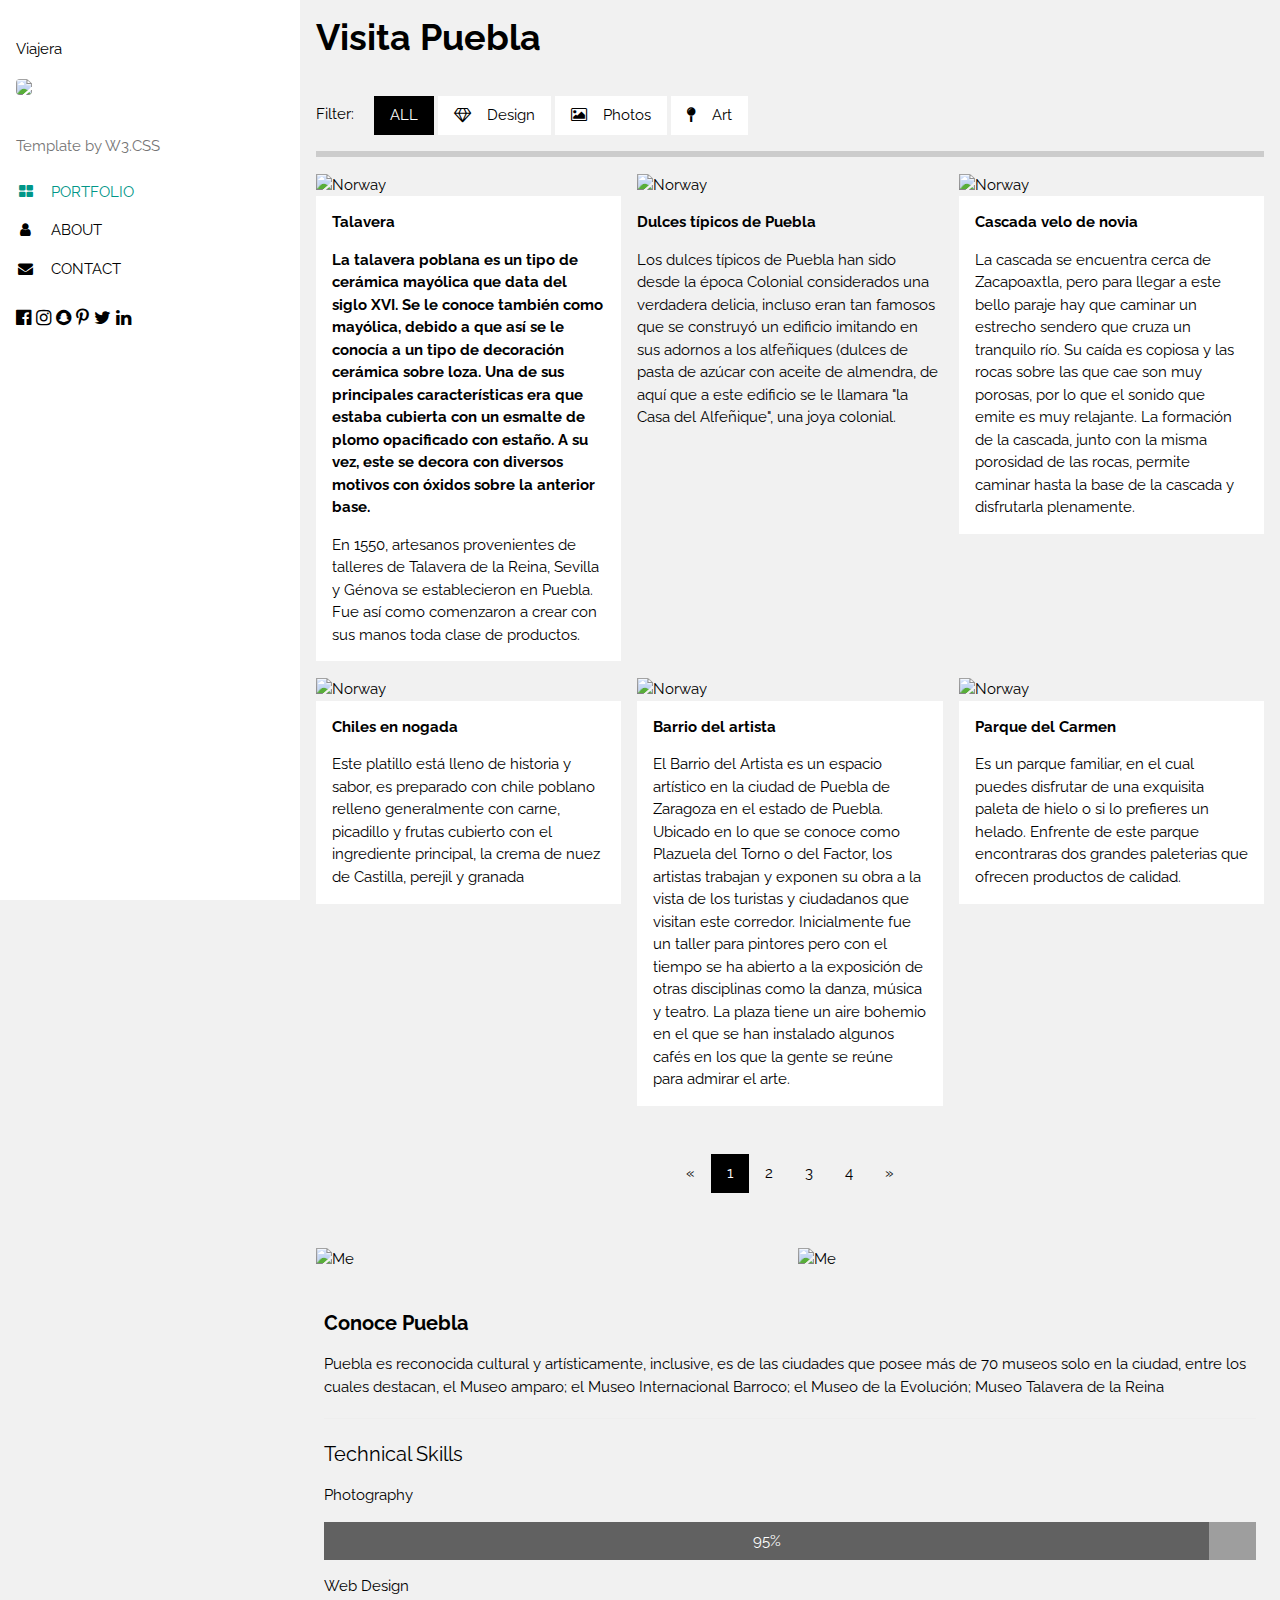
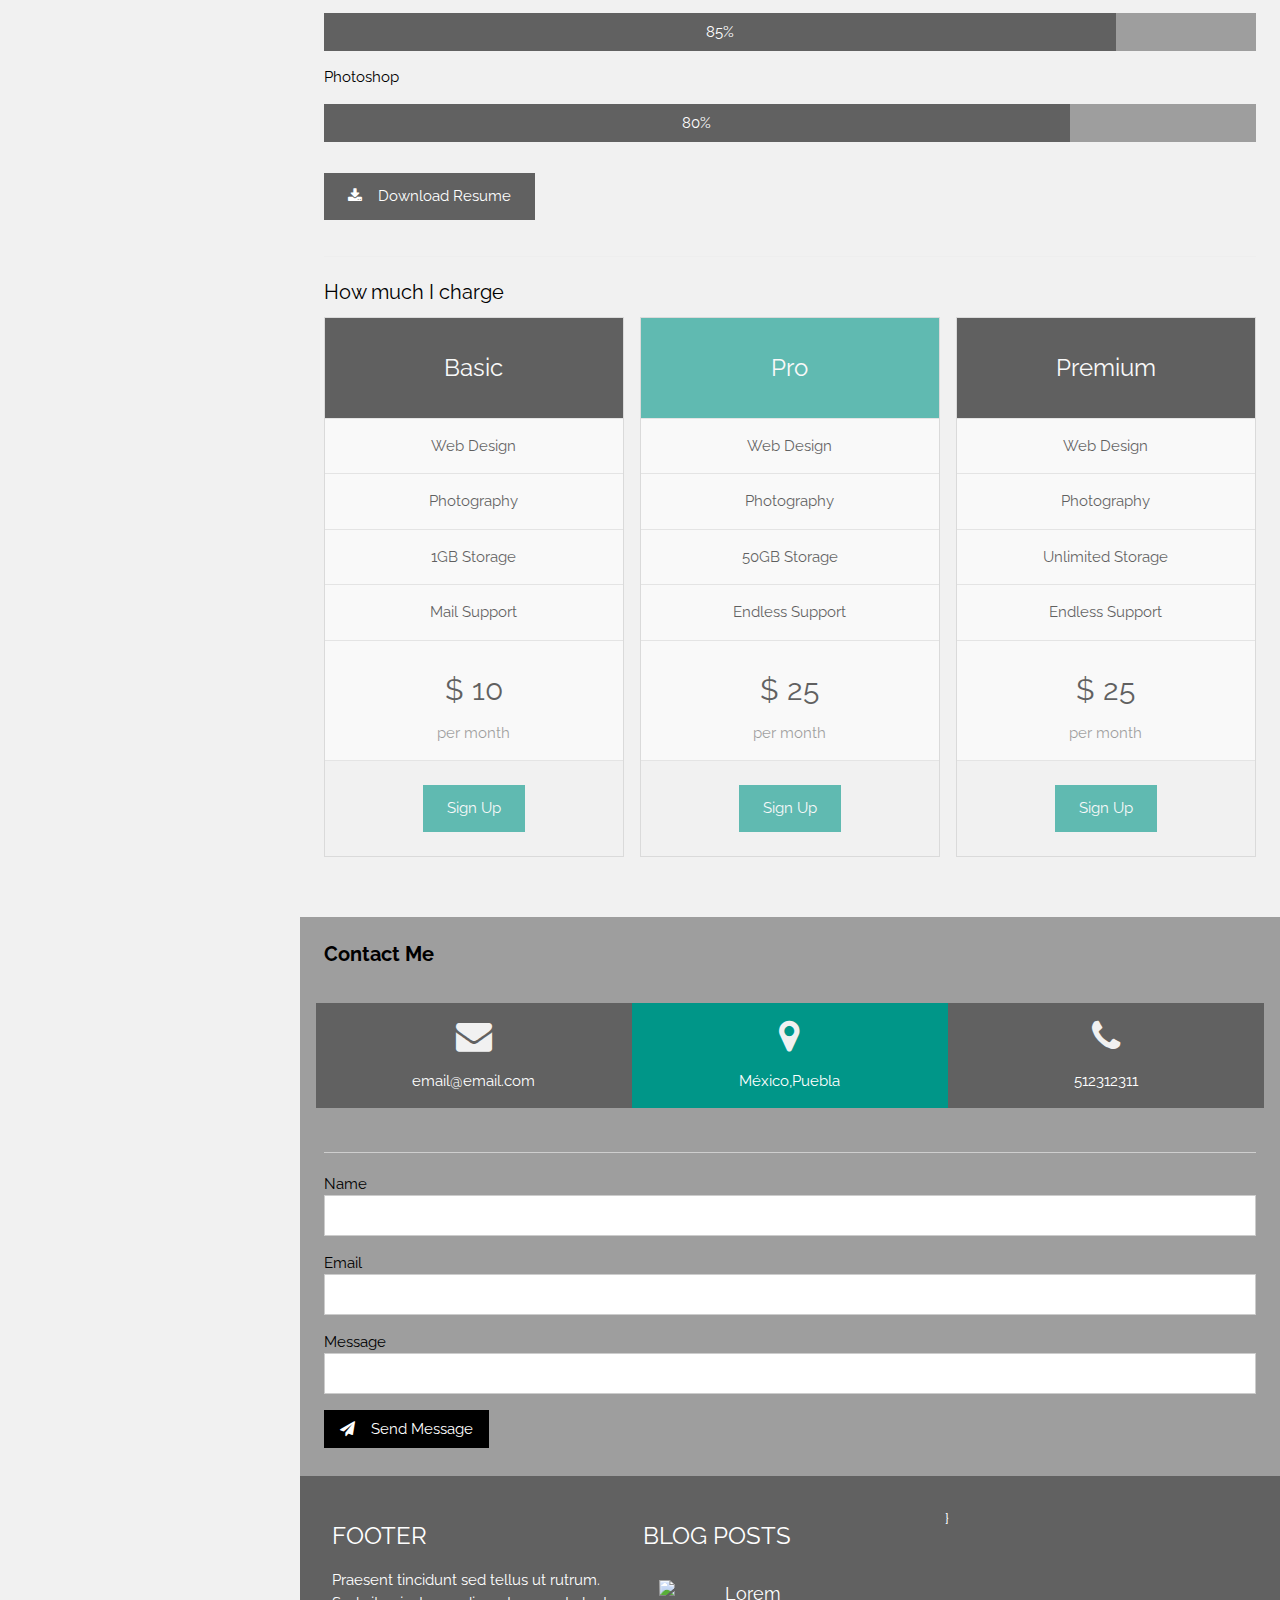
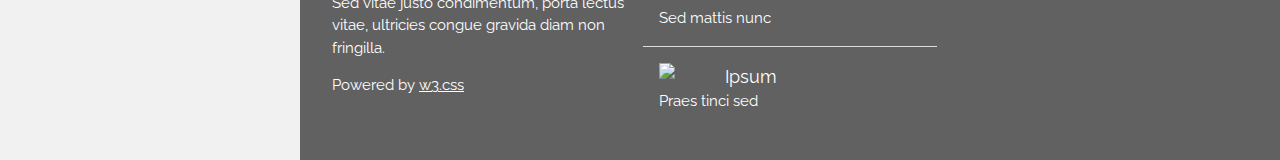
==== pobres.html @ 32826071 "Este es mi primer commit" ====
<!DOCTYPE html>
<html>
  <head>
    <title>W3.CSS Template</title>
    <meta charset="UTF-8">
    <meta name="viewport" content="width=device-width, initial-scale=1">
    <link rel="stylesheet" href="https://www.w3schools.com/w3css/4/w3.css">
    <link rel="stylesheet" href="https://fonts.googleapis.com/css?family=Raleway">
    <link rel="stylesheet" href="https://cdnjs.cloudflare.com/ajax/libs/font-awesome/4.7.0/css/font-awesome.min.css">
    <style>
    body,h1,h2,h3,h4,h5,h6 {font-family: "Raleway", sans-serif}
    </style>
  </head>
<body class="w3-light-grey w3-content" style="max-width:1600px">

<!-- Sidebar/menu -->
<nav class="w3-sidebar w3-collapse w3-white w3-animate-left" style="z-index:3;width:300px;" id="mySidebar"><br>
  <div class="w3-container">
    <a href="#" onclick="w3_close()" class="w3-hide-large w3-right w3-jumbo w3-padding w3-hover-grey" title="close menu">
      <i class="fa fa-remove"></i>
    </a>
    <p>Viajera</p>
    <img src="https://img.freepik.com/vector-premium/ilustracion-dibujos-animados-mujer-emocionada-feliz_131454-687.jpg?w=740" style="width:45%;" class="w3-round"><br><br>
    <h4><b></b></h4>
    <p class="w3-text-grey">Template by W3.CSS</p>
  </div>
  <div class="w3-bar-block">
    <a href="#portfolio" onclick="w3_close()" class="w3-bar-item w3-button w3-padding w3-text-teal"><i class="fa fa-th-large fa-fw w3-margin-right"></i>PORTFOLIO</a> 
    <a href="#checa lo que puedes conocer" onclick="w3_close()" class="w3-bar-item w3-button w3-padding"><i class="fa fa-user fa-fw w3-margin-right"></i>ABOUT</a> 
    <a href="#contact" onclick="w3_close()" class="w3-bar-item w3-button w3-padding"><i class="fa fa-envelope fa-fw w3-margin-right"></i>CONTACT</a>
  </div>
  <div class="w3-panel w3-large">
    <i class="fa fa-facebook-official w3-hover-opacity"></i>
    <i class="fa fa-instagram w3-hover-opacity"></i>
    <i class="fa fa-snapchat w3-hover-opacity"></i>
    <i class="fa fa-pinterest-p w3-hover-opacity"></i>
    <i class="fa fa-twitter w3-hover-opacity"></i>
    <i class="fa fa-linkedin w3-hover-opacity"></i>
  </div>
</nav>

<!-- Overlay effect when opening sidebar on small screens -->
<div class="w3-overlay w3-hide-large w3-animate-opacity" onclick="w3_close()" style="cursor:pointer" title="close side menu" id="myOverlay"></div>

<!-- !PAGE CONTENT! -->
<div class="w3-main" style="margin-left:300px">

  <!-- Header -->
  <header id="portfolio">
    <a href="#"><img src="https://www.w3schools.com/w3images/avatar_g2.jpg" style="width:65px;" class="w3-circle w3-right w3-margin w3-hide-large w3-hover-opacity"></a>
    <span class="w3-button w3-hide-large w3-xxlarge w3-hover-text-grey" onclick="w3_open()"><i class="fa fa-bars"></i></span>
    <div class="w3-container">
    <h1><b>Visita Puebla</b></h1>
    <div class="w3-section w3-bottombar w3-padding-16">
      <span class="w3-margin-right">Filter:</span> 
      <button class="w3-button w3-black">ALL</button>
      <button class="w3-button w3-white"><i class="fa fa-diamond w3-margin-right"></i>Design</button>
      <button class="w3-button w3-white w3-hide-small"><i class="fa fa-photo w3-margin-right"></i>Photos</button>
      <button class="w3-button w3-white w3-hide-small"><i class="fa fa-map-pin w3-margin-right"></i>Art</button>
    </div>
    </div>
  </header>
  
  <!-- First Photo Grid-->
  <div class="w3-row-padding">
    <div class="w3-third w3-container w3-margin-bottom">
      <img src="https://th.bing.com/th/id/R.e622b9deb16baa70511bb23f121c7e2b?rik=I0R6uMr7DQSqdA&pid=ImgRaw&r=0" alt="Norway" style="width:100%" class="w3-hover-opacity">
      <div class="w3-container w3-white">
        <p><b>Talavera</b></p>
        <p><b>La talavera poblana es un tipo de cerámica mayólica que data del siglo XVI. Se le conoce también como mayólica, debido a que así se le conocía a un tipo de decoración cerámica sobre loza.

Una de sus principales características era que estaba cubierta con un esmalte de plomo opacificado con estaño. A su vez, este se decora con diversos motivos con óxidos sobre la anterior base.</b></p>
        <p>En 1550, artesanos provenientes de talleres de Talavera de la Reina, Sevilla y Génova se establecieron en Puebla. Fue así como comenzaron a crear con sus manos toda clase de productos.</p>
      </div>
    </div>
    <div class="w3-third w3-container w3-margin-bottom">
      <img src="https://th.bing.com/th/id/R.e402a61c88ef45259859c23fba3d99d7?rik=ufVrpa1%2bpHZPSw&pid=ImgRaw&r=0" alt="Norway" style="width:100%" class="w3-hover-opacity">
      <div class="Dulces tipicos de Puebla">
        <p><b>Dulces típicos de Puebla</b></p>
        <p>Los dulces típicos de Puebla han sido desde la época Colonial considerados una verdadera delicia, incluso eran tan famosos que se construyó un edificio imitando en sus adornos a los alfeñiques (dulces de pasta de azúcar con aceite de almendra, de aquí que a este edificio se le llamara "la Casa del Alfeñique", una joya colonial.</p>
      </div>
    </div>
    <div class="w3-third w3-container">
      <img src="https://pbs.twimg.com/media/C3ShA3RVUAAhZUJ.jpg" alt="Norway" style="width:100%" class="w3-hover-opacity">
      <div class="w3-container w3-white">
        <p><b>Cascada velo de novia</b></p>
        <p>La cascada se encuentra cerca de Zacapoaxtla, pero para llegar a este bello paraje hay que caminar un estrecho sendero que cruza un tranquilo río.

Su caída es copiosa y las rocas sobre las que cae son muy porosas, por lo que el sonido que emite es muy relajante.

La formación de la cascada, junto con la misma porosidad de las rocas, permite caminar hasta la base de la cascada y disfrutarla plenamente.</p>
      </div>
    </div>
  </div>
  
  <!-- Second Photo Grid-->
  <div class="w3-row-padding">
    <div class="w3-third w3-container w3-margin-bottom">
      <img src="https://th.bing.com/th/id/OIP.rNlJ2arwUHG-yOtYhPh-fgHaD9?pid=ImgDet&rs=1" alt="Norway" style="width:100%" class="w3-hover-opacity">
      <div class="w3-container w3-white">
        <p><b>Chiles en nogada</b></p>
        <p>Este platillo está lleno de historia y sabor, es preparado con chile poblano relleno generalmente con carne, picadillo y frutas cubierto con el ingrediente principal, la crema de nuez de Castilla, perejil y granada </p>
      </div>
    </div>
    <div class="w3-third w3-container w3-margin-bottom">
      <img src="https://th.bing.com/th/id/OIP.uYlbnv1LGGHYT0z64guCOgHaDP?pid=ImgDet&rs=1" alt="Norway" style="width:100%" class="w3-hover-opacity">
      <div class="w3-container w3-white">
        <p><b>Barrio del artista</b></p>
        <p>El Barrio del Artista es un espacio artístico en la ciudad de Puebla de Zaragoza en el estado de Puebla. Ubicado en lo que se conoce como Plazuela del Torno o del Factor, los artistas trabajan y exponen su obra a la vista de los turistas y ciudadanos que visitan este corredor. Inicialmente fue un taller para pintores pero con el tiempo se ha abierto a la exposición de otras disciplinas como la danza, música y teatro. La plaza tiene un aire bohemio en el que se han instalado algunos cafés en los que la gente se reúne para admirar el arte.</p>
      </div>
    </div>
    <div class="w3-third w3-container">
      <img src="https://scontent-qro1-1.xx.fbcdn.net/v/t1.6435-9/99296455_2430191017271803_5463023784321613824_n.jpg?_nc_cat=110&ccb=1-7&_nc_sid=9267fe&_nc_ohc=0Npb78rMfiwAX9mlQtG&_nc_ht=scontent-qro1-1.xx&oh=00_AfCx-eHSDlIj58gv1aGk71_kiccPu3Xw6Pzx9eK3tfpnew&oe=65158D8D" alt="Norway" style="width:100%" class="w3-hover-opacity">
      <div class="w3-container w3-white">
        <p><b>Parque del Carmen </b></p>
        <p>Es un parque familiar, en el cual puedes disfrutar de una exquisita paleta de hielo o si lo prefieres un helado. Enfrente de este parque encontraras dos grandes paleterias que ofrecen productos de calidad.</p>
      </div>
    </div>
  </div>

  <!-- Pagination -->
  <div class="w3-center w3-padding-32">
    <div class="w3-bar">
      <a href="#" class="w3-bar-item w3-button w3-hover-black">«</a>
      <a href="#" class="w3-bar-item w3-black w3-button">1</a>
      <a href="#" class="w3-bar-item w3-button w3-hover-black">2</a>
      <a href="#" class="w3-bar-item w3-button w3-hover-black">3</a>
      <a href="#" class="w3-bar-item w3-button w3-hover-black">4</a>
      <a href="#" class="w3-bar-item w3-button w3-hover-black">»</a>
    </div>
  </div>

  <!-- Images of Me -->
  <div class="w3-row-padding w3-padding-16" id="about">
    <div class="w3-col m6">
      <img src="https://content.r9cdn.net/rimg/dimg/5b/6d/745672d2-city-17433-1682a0c64be.jpg?width=1200&height=630&xhint=2100&yhint=2160&crop=true" alt="Me" style="width:100%">
    </div>
    <div class="w3-col m6">
      <img src="https://www.mexicodesconocido.com.mx/wp-content/uploads/2018/01/PUE_PUEBLA_PARQUE-LOS-FUERTES_91A3249_AR.jpg" alt="Me" style="width:100%">
    </div>
  </div>

  <div class="w3-container w3-padding-large" style="margin-bottom:32px">
    <h4><b>Conoce Puebla</b></h4>
    <p>Puebla es reconocida cultural y artísticamente, inclusive, es de las ciudades que posee más de 70 museos solo en la ciudad, entre los cuales destacan, el Museo amparo; el Museo Internacional Barroco; el Museo de la Evolución; Museo Talavera de la Reina</p>
    <hr>
    
    <h4>Technical Skills</h4>
    <!-- Progress bars / Skills -->
    <p>Photography</p>
    <div class="w3-grey">
      <div class="w3-container w3-dark-grey w3-padding w3-center" style="width:95%">95%</div>
    </div>
    <p>Web Design</p>
    <div class="w3-grey">
      <div class="w3-container w3-dark-grey w3-padding w3-center" style="width:85%">85%</div>
    </div>
    <p>Photoshop</p>
    <div class="w3-grey">
      <div class="w3-container w3-dark-grey w3-padding w3-center" style="width:80%">80%</div>
    </div>
    <p>
      <button class="w3-button w3-dark-grey w3-padding-large w3-margin-top w3-margin-bottom">
        <i class="fa fa-download w3-margin-right"></i>Download Resume
      </button>
    </p>
    <hr>
    
    <h4>How much I charge</h4>
    <!-- Pricing Tables -->
    <div class="w3-row-padding" style="margin:0 -16px">
      <div class="w3-third w3-margin-bottom">
        <ul class="w3-ul w3-border w3-white w3-center w3-opacity w3-hover-opacity-off">
          <li class="w3-black w3-xlarge w3-padding-32">Basic</li>
          <li class="w3-padding-16">Web Design</li>
          <li class="w3-padding-16">Photography</li>
          <li class="w3-padding-16">1GB Storage</li>
          <li class="w3-padding-16">Mail Support</li>
          <li class="w3-padding-16">
            <h2>$ 10</h2>
            <span class="w3-opacity">per month</span>
          </li>
          <li class="w3-light-grey w3-padding-24">
            <button class="w3-button w3-teal w3-padding-large w3-hover-black">Sign Up</button>
          </li>
        </ul>
      </div>
      
      <div class="w3-third w3-margin-bottom">
        <ul class="w3-ul w3-border w3-white w3-center w3-opacity w3-hover-opacity-off">
          <li class="w3-teal w3-xlarge w3-padding-32">Pro</li>
          <li class="w3-padding-16">Web Design</li>
          <li class="w3-padding-16">Photography</li>
          <li class="w3-padding-16">50GB Storage</li>
          <li class="w3-padding-16">Endless Support</li>
          <li class="w3-padding-16">
            <h2>$ 25</h2>
            <span class="w3-opacity">per month</span>
          </li>
          <li class="w3-light-grey w3-padding-24">
            <button class="w3-button w3-teal w3-padding-large w3-hover-black">Sign Up</button>
          </li>
        </ul>
      </div>
      
      <div class="w3-third">
        <ul class="w3-ul w3-border w3-white w3-center w3-opacity w3-hover-opacity-off">
          <li class="w3-black w3-xlarge w3-padding-32">Premium</li>
          <li class="w3-padding-16">Web Design</li>
          <li class="w3-padding-16">Photography</li>
          <li class="w3-padding-16">Unlimited Storage</li>
          <li class="w3-padding-16">Endless Support</li>
          <li class="w3-padding-16">
            <h2>$ 25</h2>
            <span class="w3-opacity">per month</span>
          </li>
          <li class="w3-light-grey w3-padding-24">
            <button class="w3-button w3-teal w3-padding-large w3-hover-black">Sign Up</button>
          </li>
        </ul>
      </div>
    </div>
  </div>
  
  <!-- Contact Section -->
  <div class="w3-container w3-padding-large w3-grey">
    <h4 id="contact"><b>Contact Me</b></h4>
    <div class="w3-row-padding w3-center w3-padding-24" style="margin:0 -16px">
      <div class="w3-third w3-dark-grey">
        <p><i class="fa fa-envelope w3-xxlarge w3-text-light-grey"></i></p>
        <p>email@email.com</p>
      </div>
      <div class="w3-third w3-teal">
        <p><i class="fa fa-map-marker w3-xxlarge w3-text-light-grey"></i></p>
        <p>México,Puebla</p>
      </div>
      <div class="w3-third w3-dark-grey">
        <p><i class="fa fa-phone w3-xxlarge w3-text-light-grey"></i></p>
        <p>512312311</p>
      </div>
    </div>
    <hr class="w3-opacity">
    <form action="/action_page.php" target="_blank">
      <div class="w3-section">
        <label>Name</label>
        <input class="w3-input w3-border" type="text" name="Name" required>
      </div>
      <div class="w3-section">
        <label>Email</label>
        <input class="w3-input w3-border" type="text" name="Email" required>
      </div>
      <div class="w3-section">
        <label>Message</label>
        <input class="w3-input w3-border" type="text" name="Message" required>
      </div>
      <button type="submit" class="w3-button w3-black w3-margin-bottom"><i class="fa fa-paper-plane w3-margin-right"></i>Send Message</button>
    </form>
  </div>

  <!-- Footer -->
  <footer class="w3-container w3-padding-32 w3-dark-grey">
  <div class="w3-row-padding">
    <div class="w3-third">
      <h3>FOOTER</h3>
      <p>Praesent tincidunt sed tellus ut rutrum. Sed vitae justo condimentum, porta lectus vitae, ultricies congue gravida diam non fringilla.</p>
      <p>Powered by <a href="https://www.w3schools.com/w3css/default.asp" target="_blank">w3.css</a></p>
    </div>
  
    <div class="w3-third">
      <h3>BLOG POSTS</h3>
      <ul class="w3-ul w3-hoverable">
        <li class="w3-padding-16">
          <img src="https://www.w3schools.com/w3images/workshop.jpg" class="w3-left w3-margin-right" style="width:50px">
          <span class="w3-large">Lorem</span><br>
          <span>Sed mattis nunc</span>
        </li>
        <li class="w3-padding-16">
          <img src="https://www.w3schools.com/w3images/gondol.jpg" class="w3-left w3-margin-right" style="width:50px">
          <span class="w3-large">Ipsum</span><br>
          <span>Praes tinci sed</span>
        </li> 
      </ul>
    </div>

}
</script>

</body>
</html>
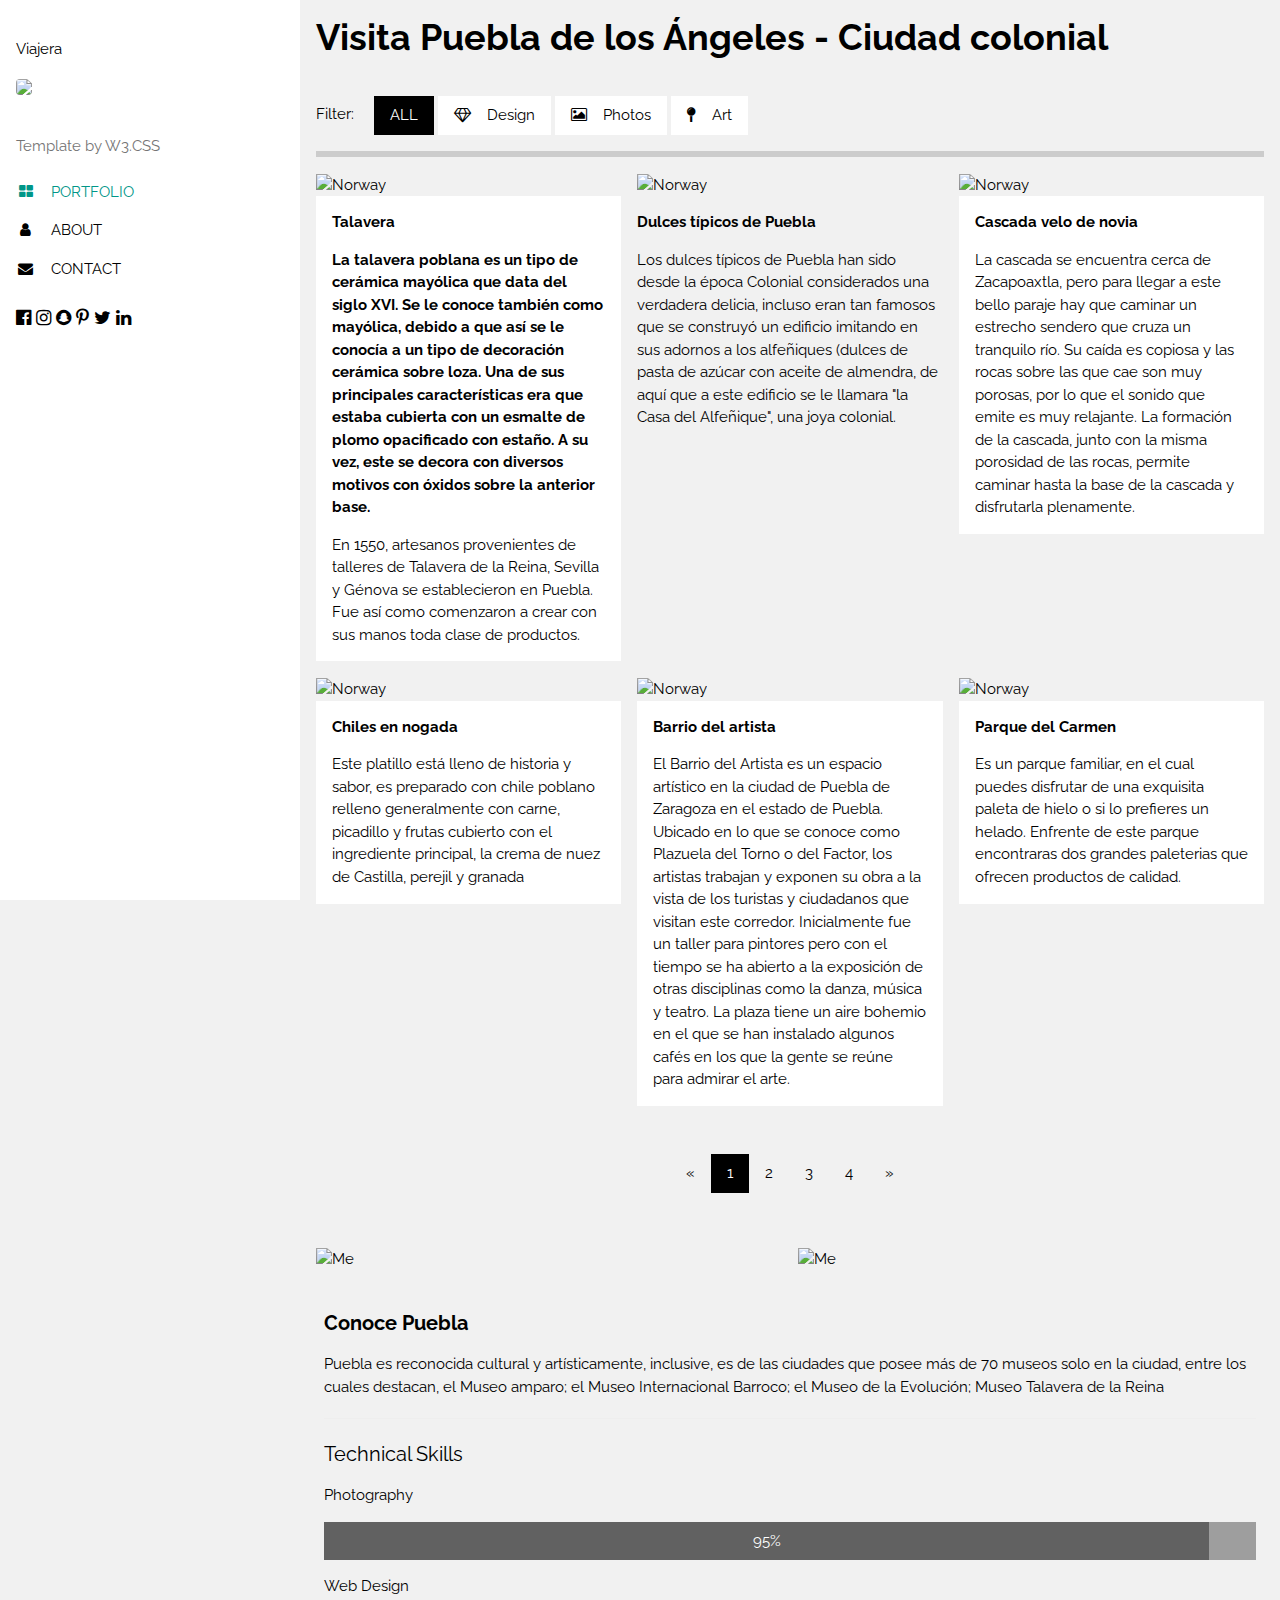
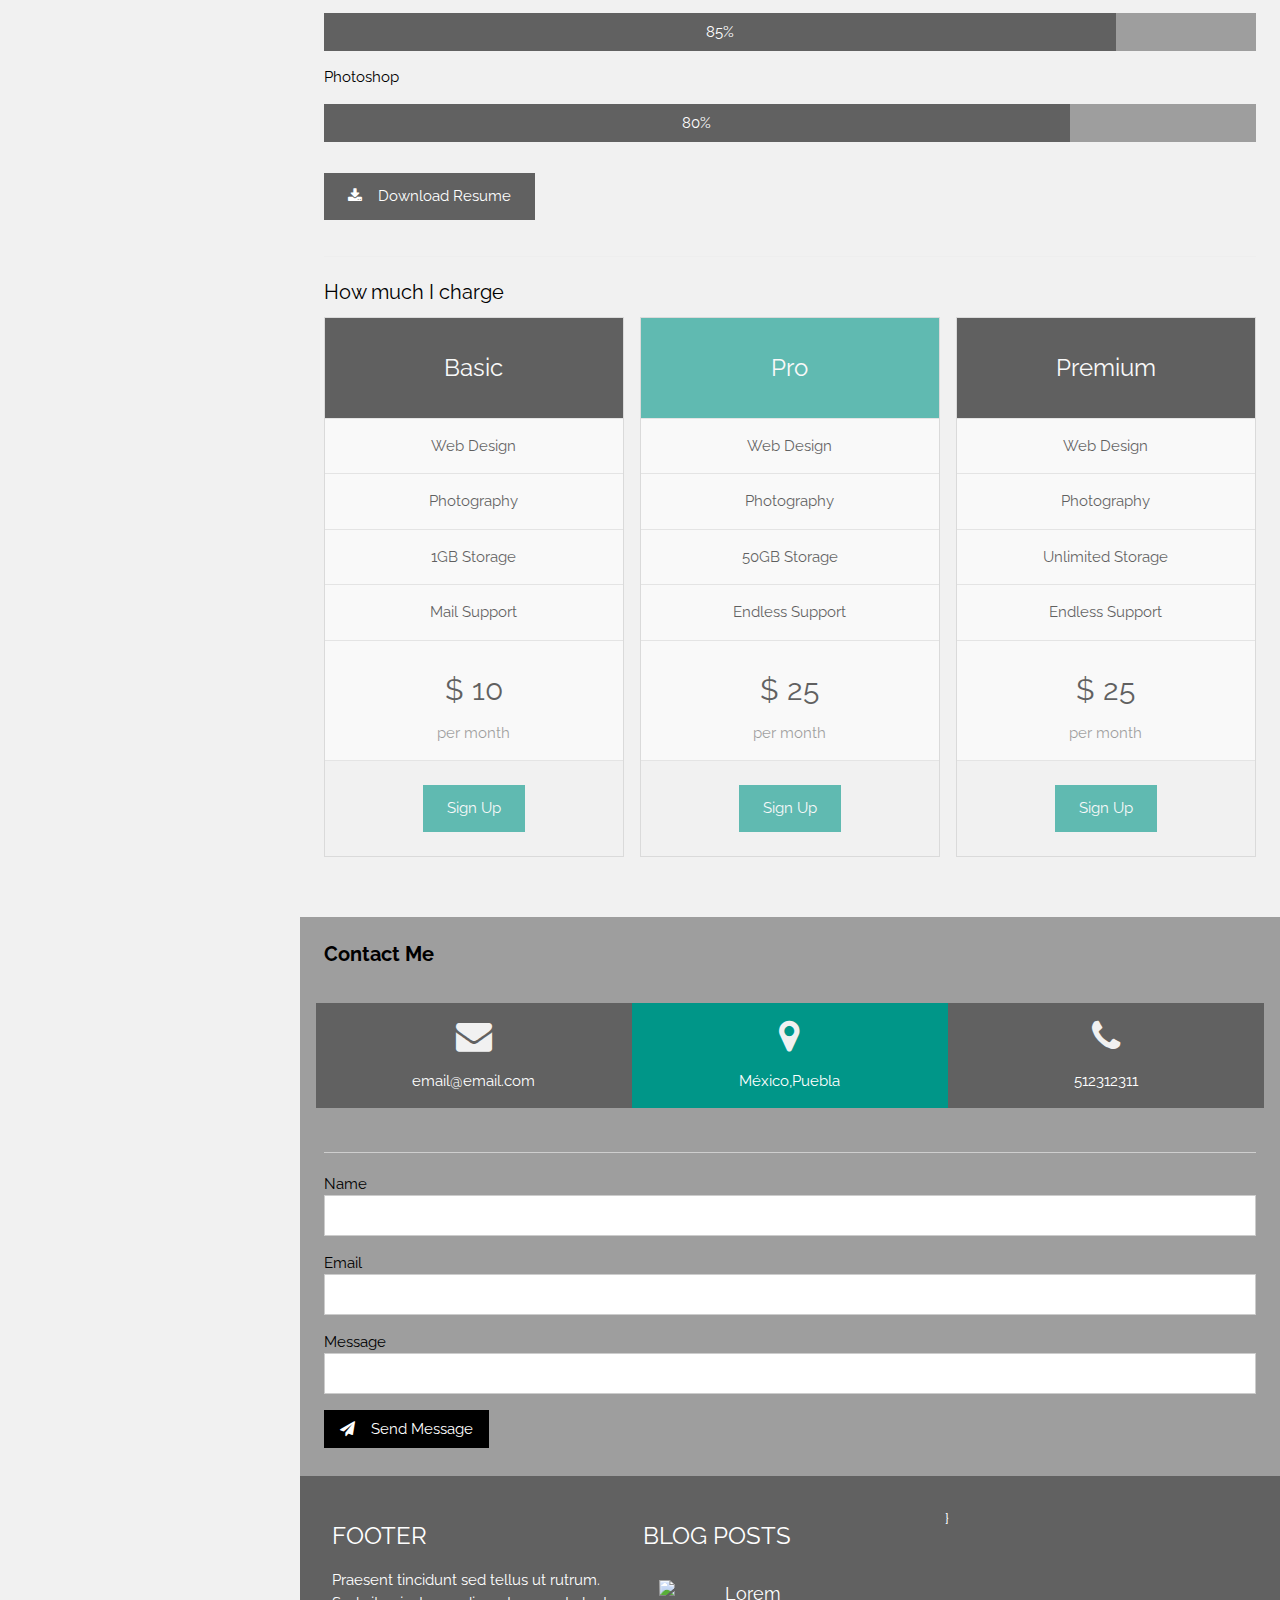
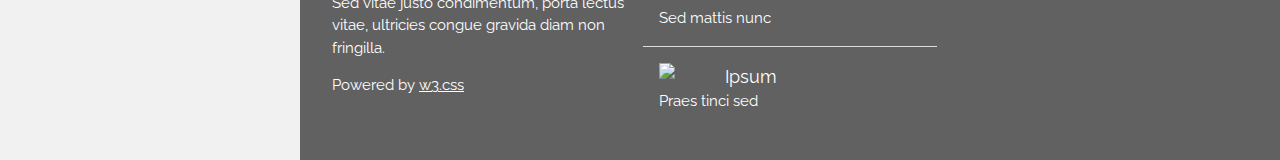
==== commit 5fec604a: "Cambié encabezado de pobres" ====
--- a/pobres.html
+++ b/pobres.html
@@ -50,7 +50,7 @@
     <a href="#"><img src="https://www.w3schools.com/w3images/avatar_g2.jpg" style="width:65px;" class="w3-circle w3-right w3-margin w3-hide-large w3-hover-opacity"></a>
     <span class="w3-button w3-hide-large w3-xxlarge w3-hover-text-grey" onclick="w3_open()"><i class="fa fa-bars"></i></span>
     <div class="w3-container">
-    <h1><b>Visita Puebla</b></h1>
+    <h1><b>Visita Puebla de los Ángeles - Ciudad colonial</b></h1>
     <div class="w3-section w3-bottombar w3-padding-16">
       <span class="w3-margin-right">Filter:</span> 
       <button class="w3-button w3-black">ALL</button>
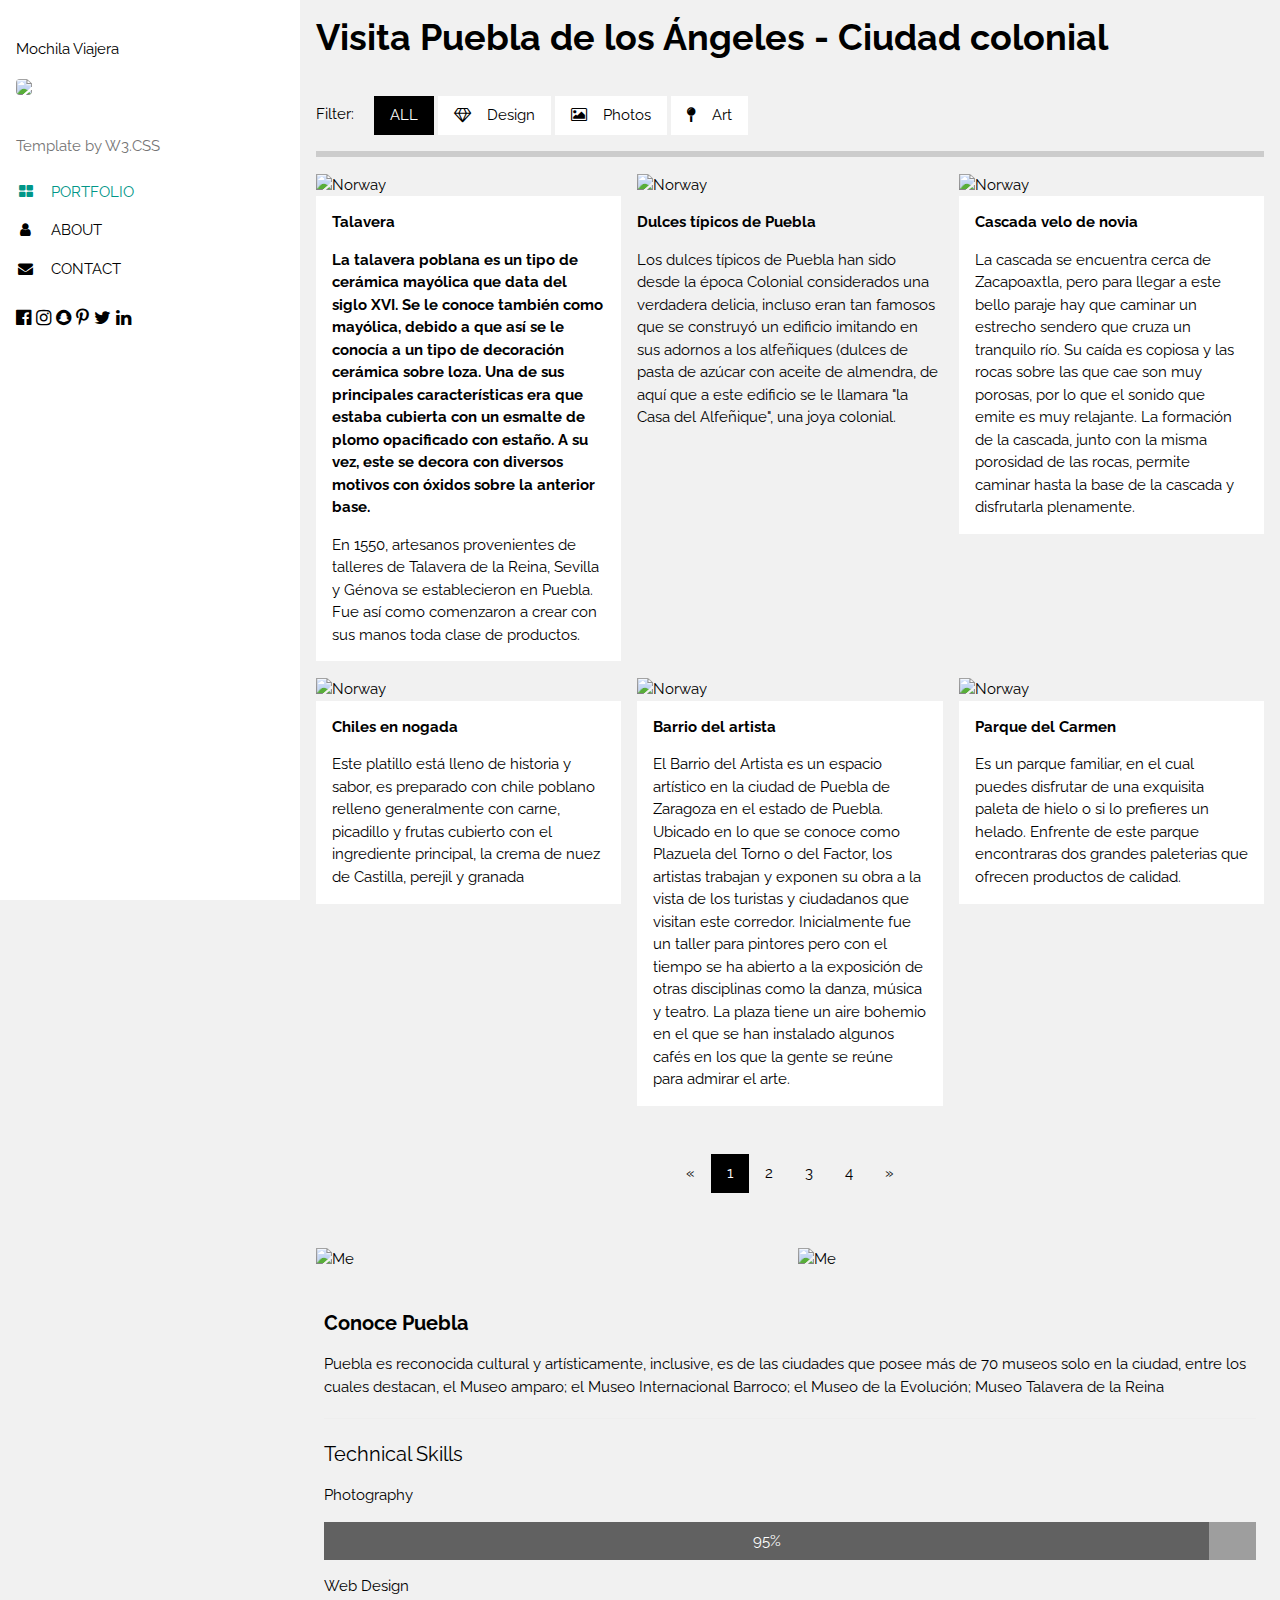
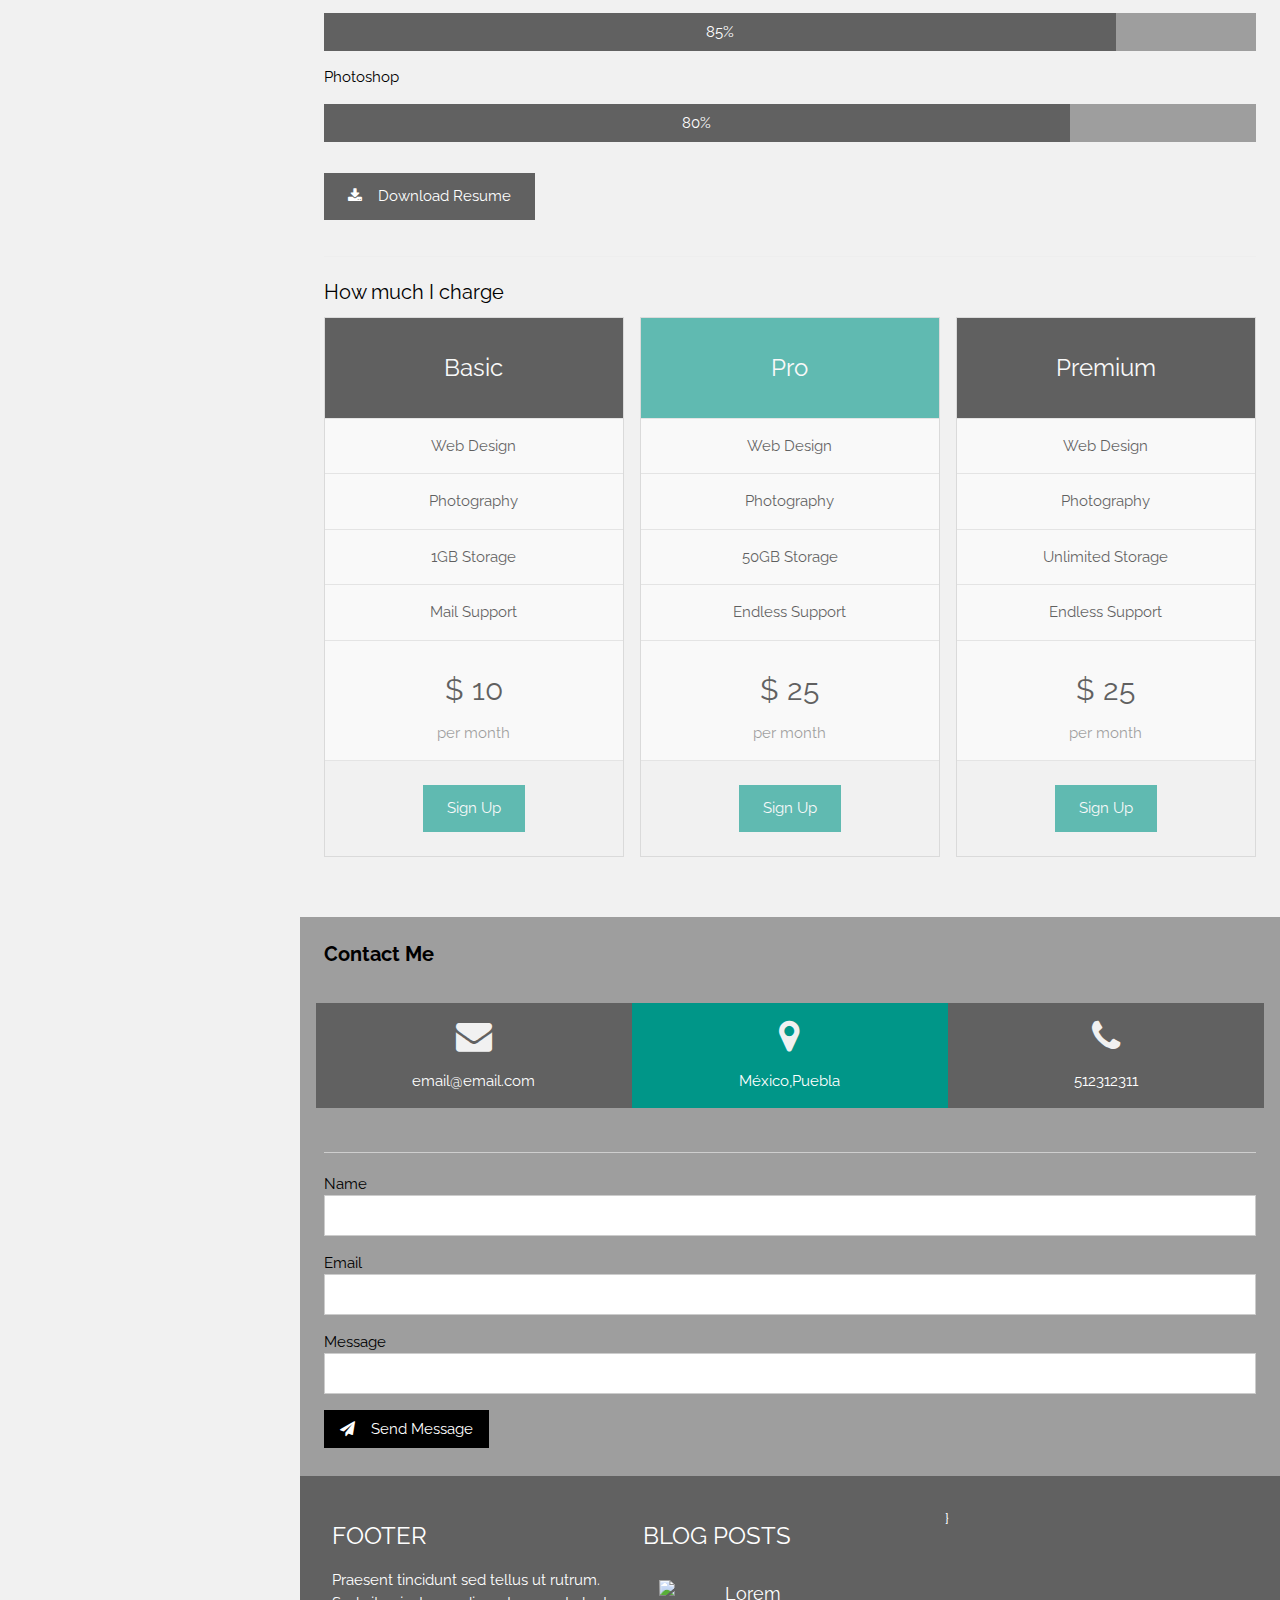
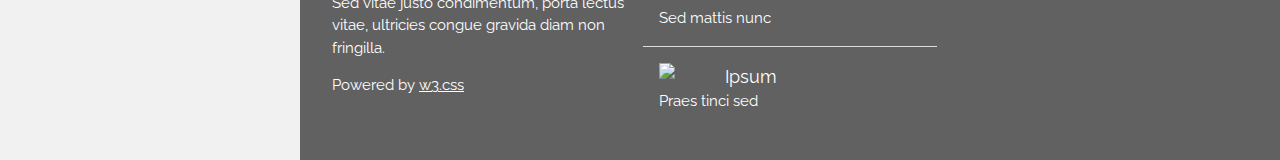
==== commit 27096bc6: "Nuevos archivos de prueba" ====
--- a/pobres.html
+++ b/pobres.html
@@ -19,7 +19,7 @@
     <a href="#" onclick="w3_close()" class="w3-hide-large w3-right w3-jumbo w3-padding w3-hover-grey" title="close menu">
       <i class="fa fa-remove"></i>
     </a>
-    <p>Viajera</p>
+    <p>Mochila Viajera</p>
     <img src="https://img.freepik.com/vector-premium/ilustracion-dibujos-animados-mujer-emocionada-feliz_131454-687.jpg?w=740" style="width:45%;" class="w3-round"><br><br>
     <h4><b></b></h4>
     <p class="w3-text-grey">Template by W3.CSS</p>
